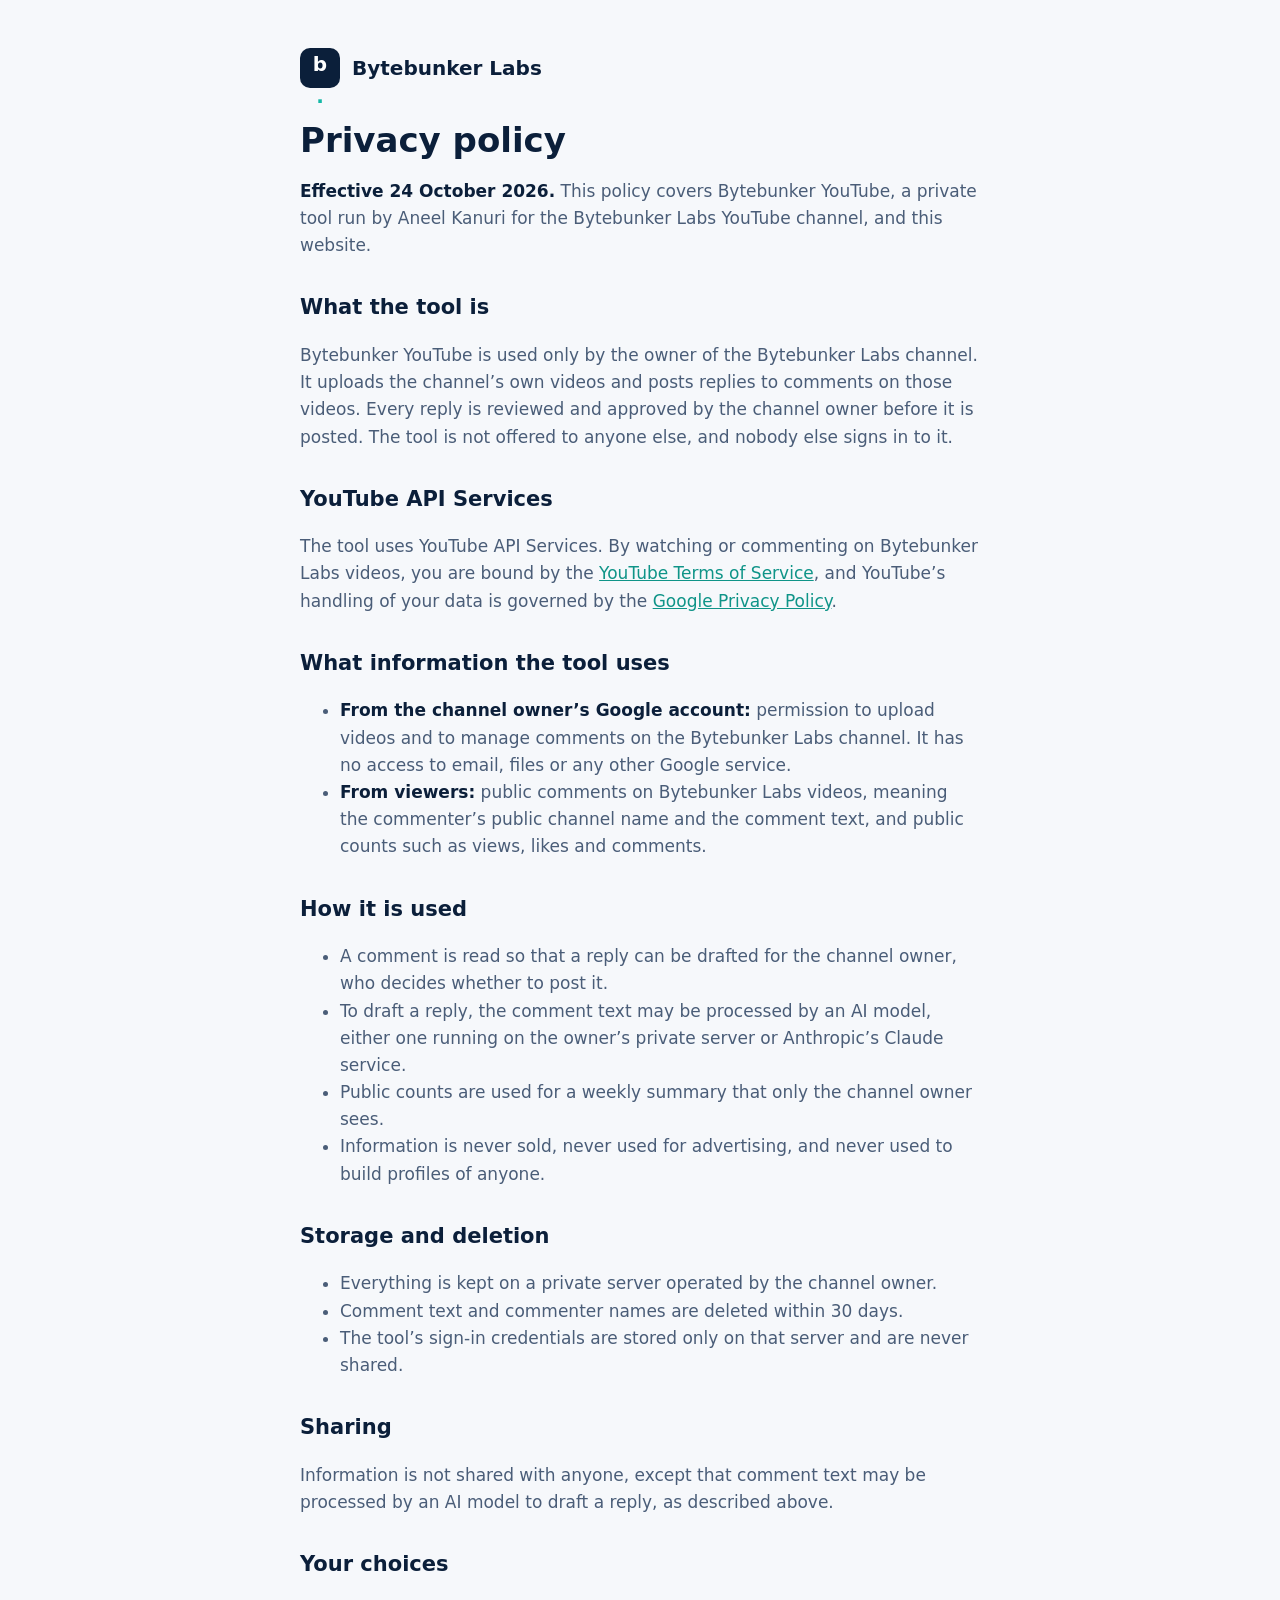
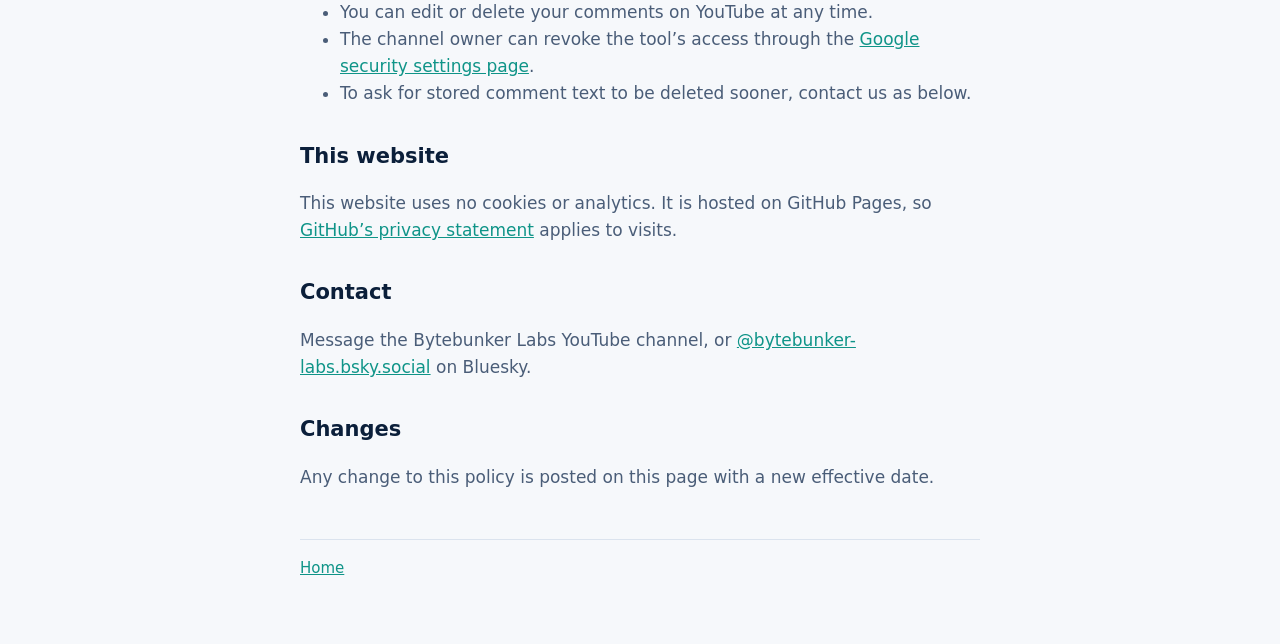
==== privacy.html @ 88ee5d2e "Add files via upload" ====
<!doctype html>
<html lang="en">
<head>
<meta charset="utf-8">
<meta name="viewport" content="width=device-width, initial-scale=1">
<title>Privacy Policy · Bytebunker Labs</title>
<meta name="description" content="How the Bytebunker YouTube tool uses YouTube API Services and handles data.">
<link rel="stylesheet" href="style.css">
</head>
<body>
<main>
  <div class="brand"><a class="mark" href="index.html" style="text-decoration:none">b<span>.</span></a> Bytebunker Labs</div>
  <h1>Privacy policy</h1>
  <p><strong>Effective 24 October 2026.</strong> This policy covers Bytebunker YouTube, a private tool run by
     Aneel Kanuri for the Bytebunker Labs YouTube channel, and this website.</p>

  <h2>What the tool is</h2>
  <p>Bytebunker YouTube is used only by the owner of the Bytebunker Labs channel. It uploads the channel’s own videos
     and posts replies to comments on those videos. Every reply is reviewed and approved by the channel owner before it
     is posted. The tool is not offered to anyone else, and nobody else signs in to it.</p>

  <h2>YouTube API Services</h2>
  <p>The tool uses YouTube API Services. By watching or commenting on Bytebunker Labs videos, you are bound by the
     <a href="https://www.youtube.com/t/terms">YouTube Terms of Service</a>, and YouTube’s handling of your data is
     governed by the <a href="https://policies.google.com/privacy">Google Privacy Policy</a>.</p>

  <h2>What information the tool uses</h2>
  <ul>
    <li><strong>From the channel owner’s Google account:</strong> permission to upload videos and to manage comments on
        the Bytebunker Labs channel. It has no access to email, files or any other Google service.</li>
    <li><strong>From viewers:</strong> public comments on Bytebunker Labs videos, meaning the commenter’s public channel
        name and the comment text, and public counts such as views, likes and comments.</li>
  </ul>

  <h2>How it is used</h2>
  <ul>
    <li>A comment is read so that a reply can be drafted for the channel owner, who decides whether to post it.</li>
    <li>To draft a reply, the comment text may be processed by an AI model, either one running on the owner’s private
        server or Anthropic’s Claude service.</li>
    <li>Public counts are used for a weekly summary that only the channel owner sees.</li>
    <li>Information is never sold, never used for advertising, and never used to build profiles of anyone.</li>
  </ul>

  <h2>Storage and deletion</h2>
  <ul>
    <li>Everything is kept on a private server operated by the channel owner.</li>
    <li>Comment text and commenter names are deleted within 30 days.</li>
    <li>The tool’s sign-in credentials are stored only on that server and are never shared.</li>
  </ul>

  <h2>Sharing</h2>
  <p>Information is not shared with anyone, except that comment text may be processed by an AI model to draft a
     reply, as described above.</p>

  <h2>Your choices</h2>
  <ul>
    <li>You can edit or delete your comments on YouTube at any time.</li>
    <li>The channel owner can revoke the tool’s access through the
        <a href="https://security.google.com/settings/security/permissions">Google security settings page</a>.</li>
    <li>To ask for stored comment text to be deleted sooner, contact us as below.</li>
  </ul>

  <h2>This website</h2>
  <p>This website uses no cookies or analytics. It is hosted on GitHub Pages, so
     <a href="https://docs.github.com/en/site-policy/privacy-policies/github-general-privacy-statement">GitHub’s privacy statement</a>
     applies to visits.</p>

  <h2>Contact</h2>
  <p>Message the Bytebunker Labs YouTube channel, or <a href="https://bsky.app/profile/bytebunker-labs.bsky.social">@bytebunker-labs.bsky.social</a> on Bluesky.</p>

  <h2>Changes</h2>
  <p>Any change to this policy is posted on this page with a new effective date.</p>

  <footer><a href="index.html">Home</a></footer>
</main>
</body>
</html>
---- style.css ----
:root { --bg: #f6f8fb; --card: #ffffff; --ink: #0b1f3a; --soft: #4a5d78; --accent: #0f9488; --line: #dbe3ee; }
@media (prefers-color-scheme: dark) {
  :root { --bg: #0b1f3a; --card: #163054; --ink: #ffffff; --soft: #a0b6d2; --accent: #14b8a6; --line: #24456f; }
}
* { box-sizing: border-box; }
body { margin: 0; background: var(--bg); color: var(--ink); font: 17px/1.6 system-ui, -apple-system, "Segoe UI", Ubuntu, sans-serif; }
main { max-width: 720px; margin: 0 auto; padding: 48px 20px 64px; }
.brand { display: flex; align-items: center; gap: 12px; font-weight: 700; font-size: 20px; }
.mark { display: inline-grid; place-items: center; width: 40px; height: 40px; border-radius: 10px; background: #0b1f3a; color: #fff; font-weight: 800; }
.mark span { color: #14b8a6; }
h1 { font-size: 34px; line-height: 1.2; margin: 32px 0 12px; }
h2 { font-size: 21px; margin: 32px 0 8px; }
p, li { color: var(--soft); }
strong { color: var(--ink); }
a { color: var(--accent); }
.card { background: var(--card); border: 1px solid var(--line); border-radius: 14px; padding: 20px 24px; margin: 24px 0; }
footer { margin-top: 48px; padding-top: 16px; border-top: 1px solid var(--line); font-size: 15px; }
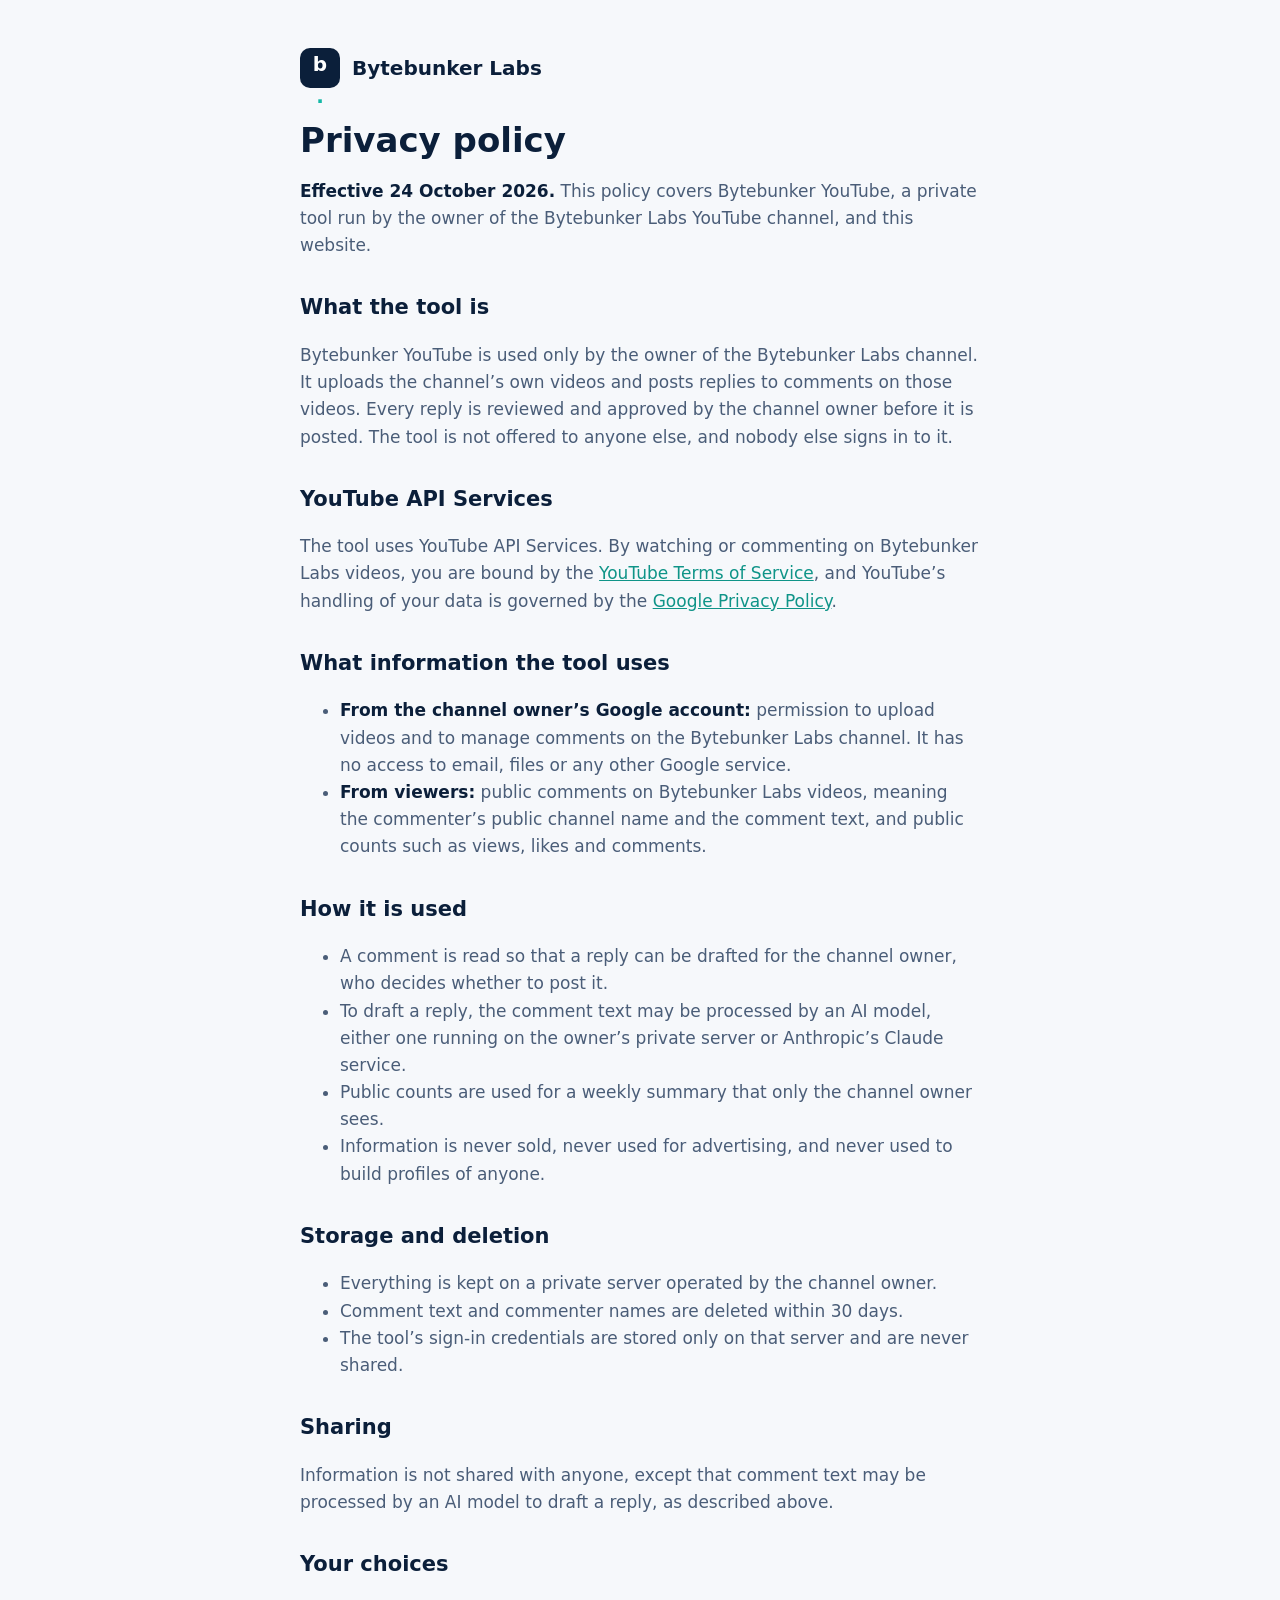
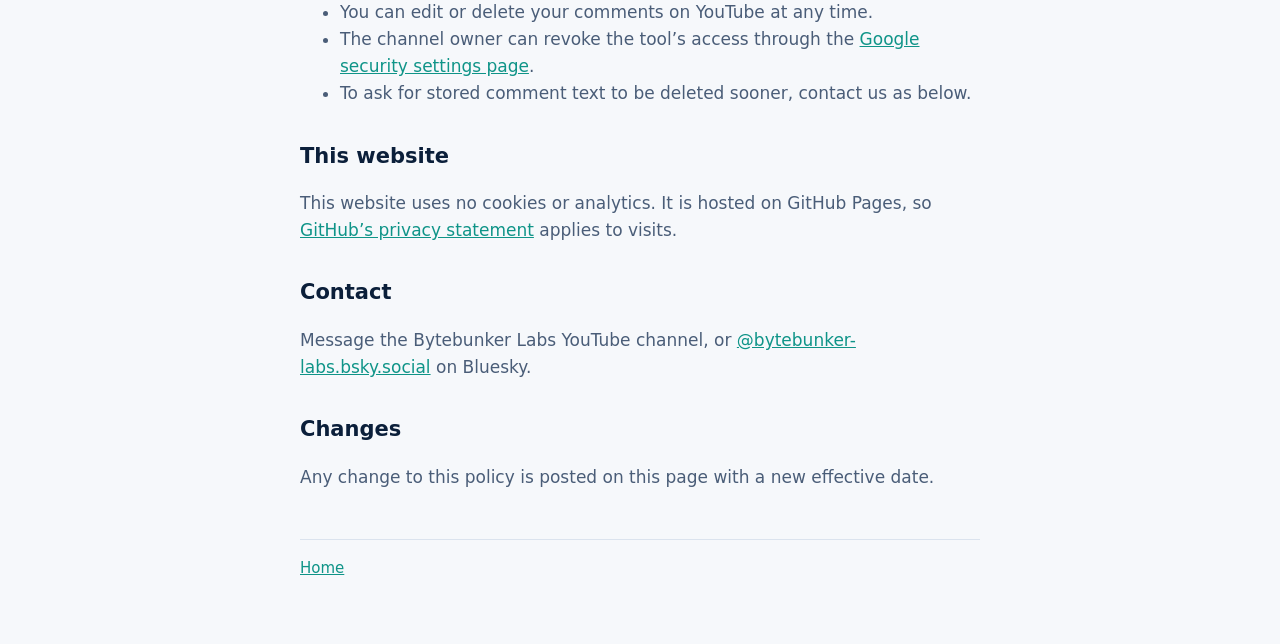
==== commit ba717662: "Add files via upload" ====
--- a/privacy.html
+++ b/privacy.html
@@ -12,7 +12,7 @@
   <div class="brand"><a class="mark" href="index.html" style="text-decoration:none">b<span>.</span></a> Bytebunker Labs</div>
   <h1>Privacy policy</h1>
   <p><strong>Effective 24 October 2026.</strong> This policy covers Bytebunker YouTube, a private tool run by
-     Aneel Kanuri for the Bytebunker Labs YouTube channel, and this website.</p>
+     the owner of the Bytebunker Labs YouTube channel, and this website.</p>
 
   <h2>What the tool is</h2>
   <p>Bytebunker YouTube is used only by the owner of the Bytebunker Labs channel. It uploads the channel’s own videos
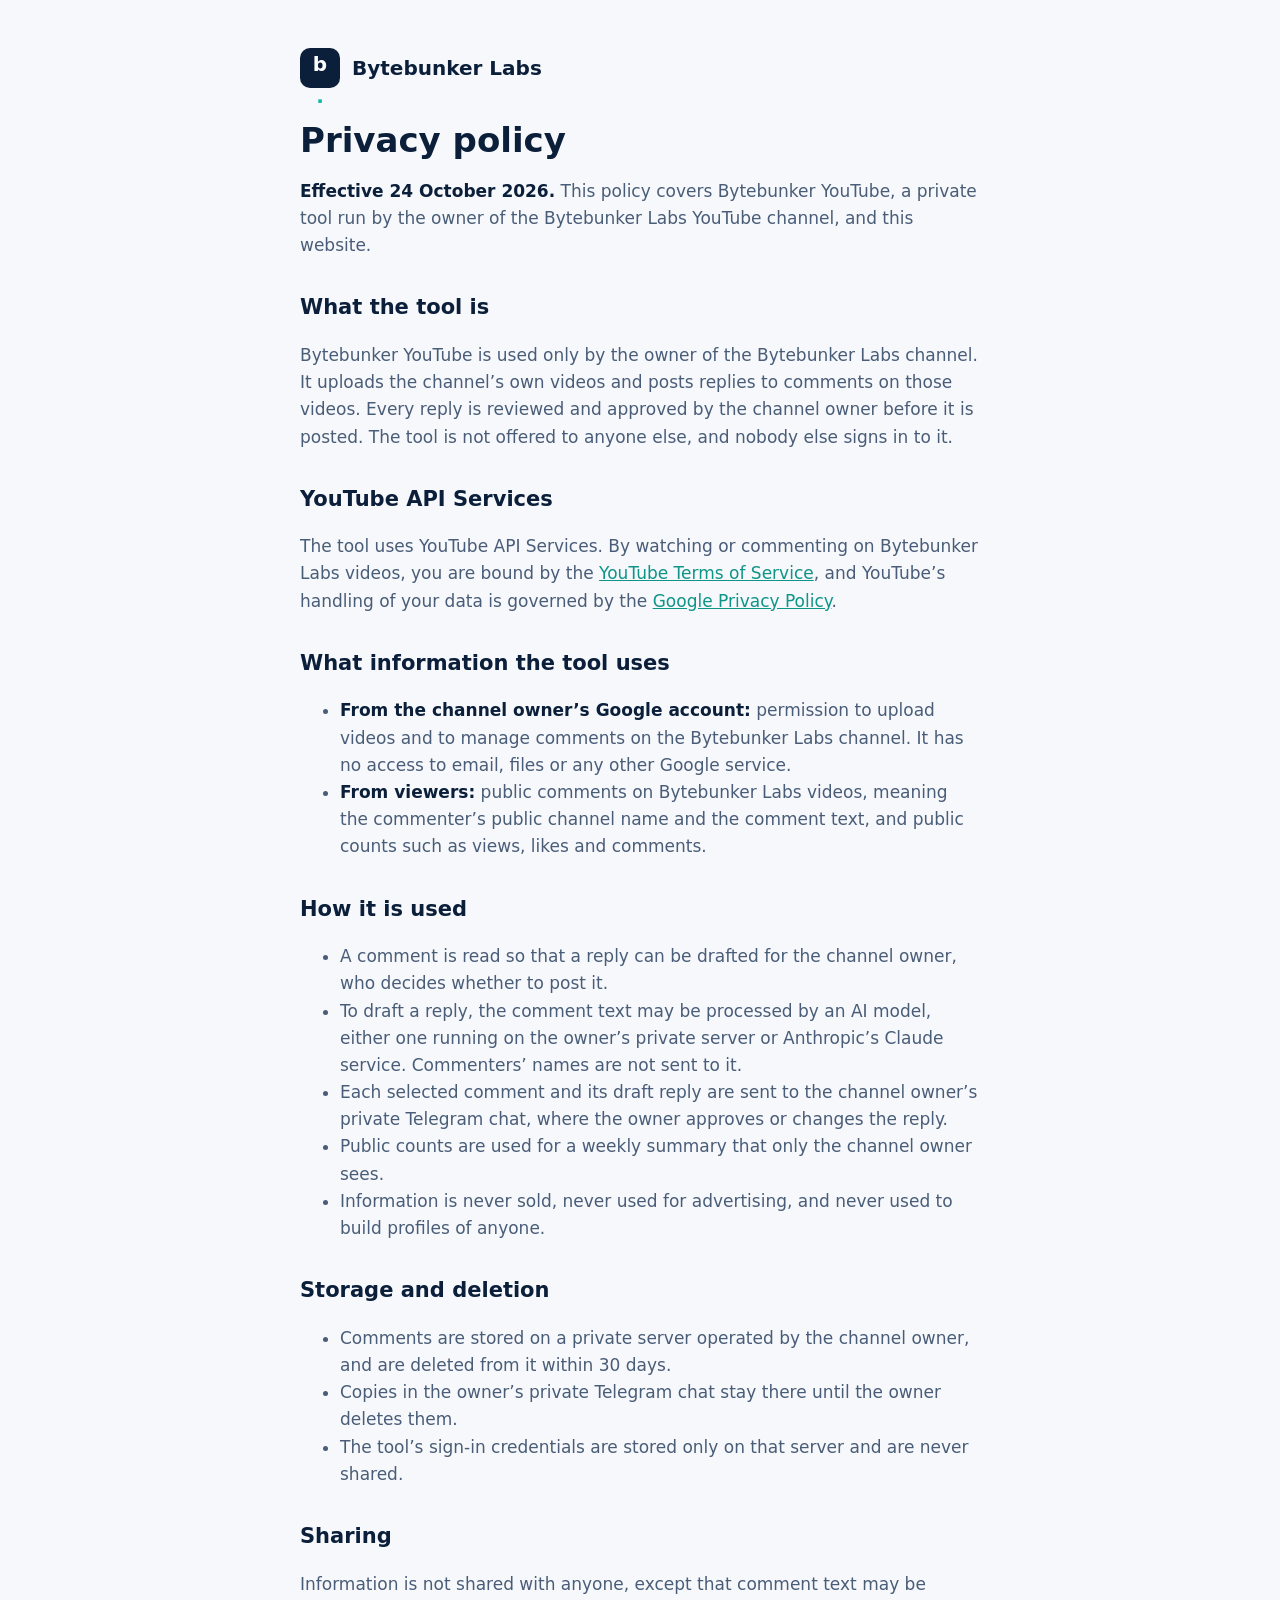
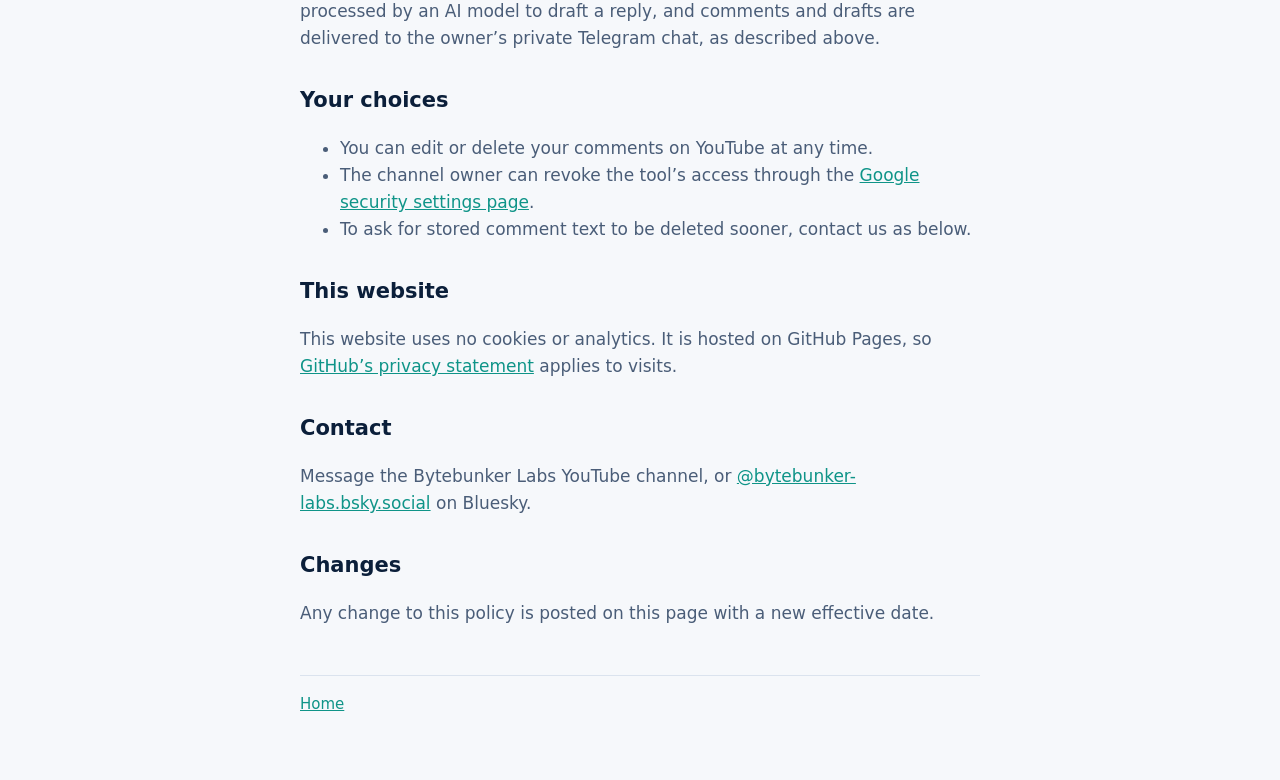
==== commit a7b219fd: "Add files via upload" ====
--- a/privacy.html
+++ b/privacy.html
@@ -36,21 +36,23 @@
   <ul>
     <li>A comment is read so that a reply can be drafted for the channel owner, who decides whether to post it.</li>
     <li>To draft a reply, the comment text may be processed by an AI model, either one running on the owner’s private
-        server or Anthropic’s Claude service.</li>
+        server or Anthropic’s Claude service. Commenters’ names are not sent to it.</li>
+    <li>Each selected comment and its draft reply are sent to the channel owner’s private Telegram chat, where the owner
+        approves or changes the reply.</li>
     <li>Public counts are used for a weekly summary that only the channel owner sees.</li>
     <li>Information is never sold, never used for advertising, and never used to build profiles of anyone.</li>
   </ul>
 
   <h2>Storage and deletion</h2>
   <ul>
-    <li>Everything is kept on a private server operated by the channel owner.</li>
-    <li>Comment text and commenter names are deleted within 30 days.</li>
+    <li>Comments are stored on a private server operated by the channel owner, and are deleted from it within 30 days.</li>
+    <li>Copies in the owner’s private Telegram chat stay there until the owner deletes them.</li>
     <li>The tool’s sign-in credentials are stored only on that server and are never shared.</li>
   </ul>
 
   <h2>Sharing</h2>
   <p>Information is not shared with anyone, except that comment text may be processed by an AI model to draft a
-     reply, as described above.</p>
+     reply, and comments and drafts are delivered to the owner’s private Telegram chat, as described above.</p>
 
   <h2>Your choices</h2>
   <ul>
